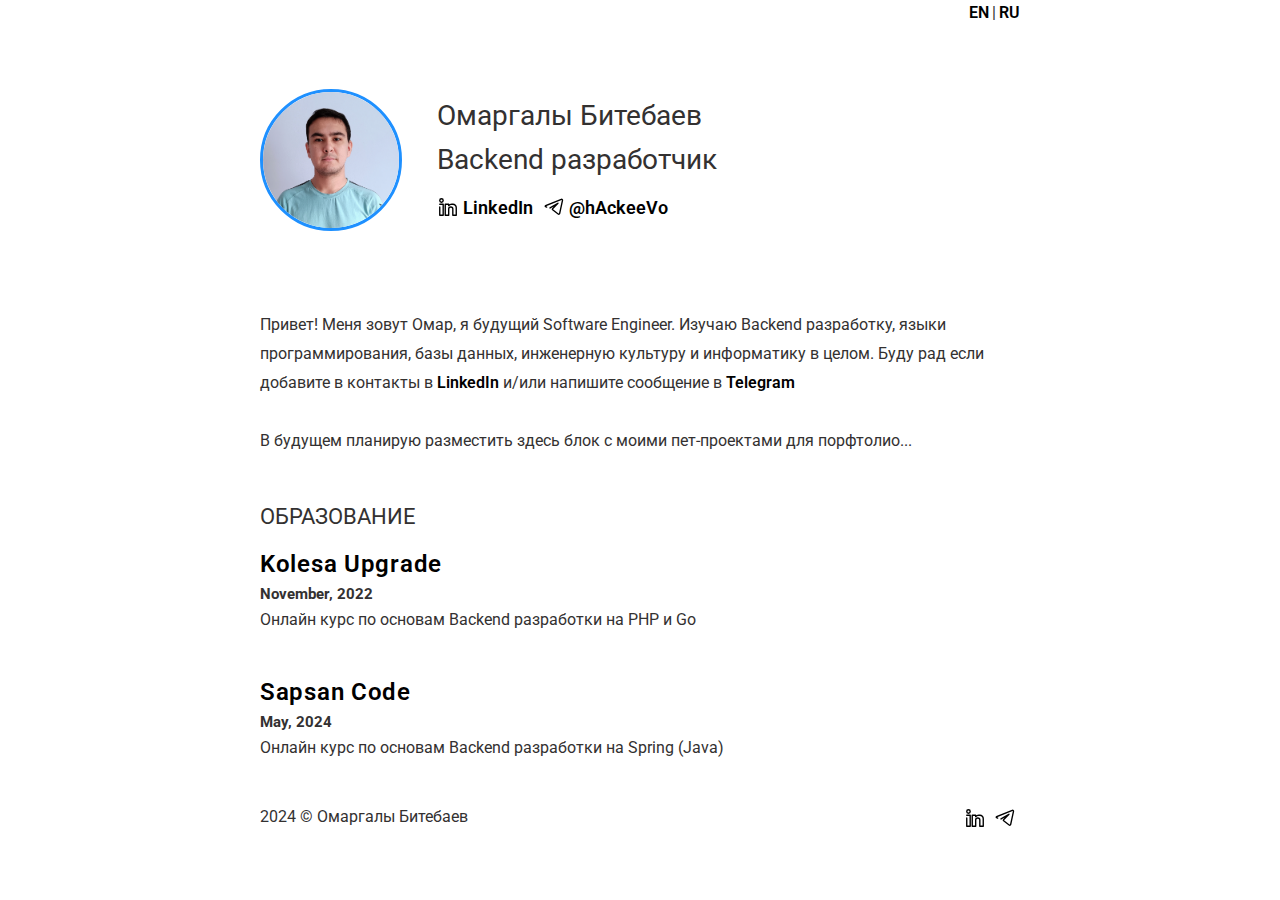
==== ru/index.html @ 06645283 "Created a simple portfolio layout project" ====
<!DOCTYPE html>
<html lang="en">
<head>
    <meta charset="UTF-8">
    <title>Обо мне</title>
    <link rel="stylesheet" type="text/css" href="/assets/styles/styles.css">
</head>
<body>
    <div class="main">
        <div class="header">
            <a href="/">
                <span>EN</span>
            </a>
            <span>|</span>
            <a href="/ru">
                <span>RU</span>
            </a>
        </div>
        <div class="content">
            <div class="content__hello">
                <img class="content__hello-img" src="../assets/img/avatar.jpg" alt="Avatar">
                <div class="content__hello-text">
                    <span class="content__name">
                        Омаргалы Битебаев <br/>Backend разработчик
                    </span>
                    <span class="content__description"></span>
                    <nav class="content__social">
                        <a href="https://www.linkedin.com/in/bitebayev" target="_blank" class="content__social-item">
                            <img src="../assets/img/icons/in.svg" alt="LinkedIn">
                            <span>LinkedIn</span>
                        </a>
                        <a href="https://t.me/hackeevo" target="_blank" class="content__social-item">
                            <img src="../assets/img/icons/telegram.svg" alt="Telegram">
                            <span>@hAckeeVo</span>
                        </a>
                    </nav>
                </div>
            </div>
            <div class="content__main">
                <div class="content__main-item">
                    <div class="main-item__description">
                        <p> Привет! Меня зовут Омар, я будущий Software Engineer. Изучаю Backend разработку, языки программирования, базы данных, инженерную культуру и информатику в целом. Буду рад если добавите в контакты в <a href="https://www.linkedin.com/in/bitebayev" target="_blank">LinkedIn</a> и/или напишите сообщение в <a href="https://t.me/hackeevo" target="_blank">
                            Telegram</a></p>

                    </div>
                </div>
                <!--
                <h1 class="content__about-header">Icons</h1>
                <h1 class="content__about-header">Blocks</h1>
                <h2 class="content__subheader">Text</h2>
                -->
                <div class="content__main-item">
                    <div class="main-item__description">
                        <p>В будущем планирую разместить здесь блок с моими пет-проектами для порфтолио...</p>
                    </div>
                </div>
                <!--
                <div class="content__main-item">
                    <div class="main-item__description">
                        <p></p>
                    </div>
                </div>
                <h2 class="content__subheader">Projects</h2>
                <div class="content__main-item project">
                    <a data-fslightbox href="assets/img/project.png">
                        <img src="../assets/img/project.png" alt="project1">
                    </a>
                    <div>
                        <div class="main-item__title">
                            <a href="/example/project.html"><span>Project 1</span></a>
                        </div>
                        <div class="main-item__description">
                            <p></p>
                        </div>
                        <div class="main-item__subdescription">
                            <p><span>Stack:</span> Vue.js, Laravel, Socket.io</p>
                            <p class="main-item__links"><a href=""><span>Source Code</span></a><span>|</span><a href=""><span>Preview</span></a> </p>
                        </div>
                    </div>
                </div>
                <div class="content__main-item project">
                    <a data-fslightbox href="assets/img/project2.png">
                        <img src="../assets/img/project2.png" alt="project2">
                    </a>
                    <div>
                        <div class="main-item__title">
                            <a href="/example/project.html"><span>Project 2</span></a>
                        </div>
                        <div class="main-item__description">
                            <p><br/></p>
                        </div>
                        <div class="main-item__subdescription">
                            <p><span>Stack:</span>Laravel, PostgreSQL</p>
                            <p class="main-item__links"><a href=""><span>Source Code</span></a><span>|</span><a href=""><span>Preview</span></a> </p>
                        </div>
                    </div>
                </div>
                -->
                <h2 class="content__subheader">Образование</h2>
                <div class="content__main-item post">
                    <article>
                        <h2 class="main-item__title">
                            <a href="https://upgrade.kolesa.group/" target="_blank">Kolesa Upgrade</a>
                        </h2>
                        <p class="main-item__date">November, 2022</p>
                        <div class="main-item__description">
                            <p>Онлайн курс по основам Backend разработки на PHP и Go</p>
                        </div>
                    </article>
                </div>
                <div class="content__main-item post">
                    <article>
                        <h2 class="main-item__title">
                            <a href="https://www.instagram.com/sapsan_code.kz/" target="_blank">Sapsan Code</a>
                        </h2>
                        <p class="main-item__date">May, 2024</p>
                        <div class="main-item__description">
                            <p>Онлайн курс по основам Backend разработки на Spring (Java)</p>
                        </div>
                    </article>
                </div>
            </div>
        </div>
        <div class="footer">
            <div>
                <span>2024 © Омаргалы Битебаев</span>
            </div>
            <div>
                <nav class="footer__social">
                    <a href="https://www.linkedin.com/in/bitebayev" target="_blank" class="footer__social-item">
                        <img src="../assets/img/icons/in.svg" alt="LinkedIn">
                    </a>
                    <a href="https://t.me/hackeevo" target="_blank" class="footer__social-item">
                        <img src="../assets/img/icons/telegram.svg" alt="Telegram">
                    </a>
                </nav>
            </div>
        </div>
    </div>
    <script src="../assets/scripts/fslightbox.js"></script>
</body>
</html>
---- assets/styles/styles.css ----
@import url('https://fonts.googleapis.com/css2?family=Roboto:wght@100;300;400;500;700;900&display=swap');

*:where(:not(html, iframe, canvas, img, svg, video, audio):not(svg *, symbol *)) {
    all: unset;
    display: revert;
}

*,
*::before,
*::after {
    box-sizing: border-box;
}

a, button {
    cursor: revert;
}

ol, ul, menu {
    list-style: none;
}

img {
    max-width: 100%;
}

table {
    border-collapse: collapse;
}

input, textarea {
    -webkit-user-select: auto;
}

textarea {
    white-space: revert;
}

meter {
    -webkit-appearance: revert;
    appearance: revert;
}

::placeholder {
    color: unset;
}

:where([hidden]) {
    display: none;
}

:where([contenteditable]:not([contenteditable="false"])) {
    -moz-user-modify: read-write;
    -webkit-user-modify: read-write;
    overflow-wrap: break-word;
    -webkit-line-break: after-white-space;
    -webkit-user-select: auto;
}

:where([draggable="true"]) {
    -webkit-user-drag: element;
}

body {
    font-family: 'Roboto', sans-serif;
    color: #333131;
}

a {
    color: black;
    font-weight: 600;
}

a:hover {
    text-decoration: underline;
}

@media (prefers-color-scheme: dark) {
    body {
        background-color: black;
        color: #c8cbcd;
    }

    a {
        color: dodgerblue;
    }

    .content__social-item img,
    .footer__social-item img{
        filter: invert(1);
    }
}

.main {
    margin: auto;
    width: 47.5rem;
}

.content__hello {
    display: flex;
    margin-top: 4.2rem;
    margin-bottom: 5rem;
    font-size: 28px;
    line-height: 2.8rem;
}

.content__hello-img {
    width: 142px;
    height: 142px;
    min-width: 142px;
    border-radius: 50%;
    border: 3px solid dodgerblue;
}

.content__hello-text {
    margin-left: 2.2rem;
    line-height: 2.7rem;
    margin-top: 5px;
}

.content__name a {
    font-weight: 700;
    letter-spacing: 0.03em;
}

.content__description {
    font-weight: 400;
    letter-spacing: 0.03em;
}

.header {
    display: flex;
    justify-content: end;
    margin-top: 0.2rem;
}
.header span {
    margin-left: 3px;
}

.content__social {
    display: flex;
    max-width: 36rem;
    font-size: 18px;
    padding-top: 5px;
    -webkit-box-orient: horizontal;
    -webkit-box-direction: normal;
    flex-direction: row;
    flex: 1 1 0%;
    -webkit-box-pack: start;
    /*justify-content: space-between;*/
}
.content__social-item {
    display: flex;
    align-items: center;
    margin-right: 10px;
}
.content__social-item img {
    width: 22px;
    height: 22px;
    margin-right: 4px;
}

.content__about-header {
    font-size: 2.4rem;
    margin-bottom: 1.4rem;
    line-height: 4rem;
    text-transform: uppercase;
}

.content__subheader {
    font-size: 1.4rem;
    line-height: 4rem;
    text-transform: uppercase;
}

.content__main-item {
    display: flex;
    line-height: 1.8rem;
    margin-bottom: 1.8rem;
}
.content__main-item.project img {
    max-width: 300px;
    height: auto;
    margin-right: 10px;
    border-radius: 25px;
}

.main-item__description img {
    border-radius: 25px;
}

.project .main-item__title {
    font-weight: 500;
    font-size: 28px;
}

.project .main-item__links span {
    margin-right: 4px;
}

.project .main-item__description {
    font-weight: 100;
    margin-top: 1rem;
}

.project .main-item__subdescription {
    font-weight: 200;
    margin-top: 1rem;
}
.project .main-item__subdescription span {
    font-weight: 400;
}

.post .main-item__title{
    font-size: 1.48rem;
    line-height: 2rem;
    font-weight: 500;
    letter-spacing: .05rem;
}

.post .main-item__title a{
    box-shadow: none;
    letter-spacing: 0.03em;
}

.post .main-item__date {
    display: inline-block;
    font-size: .94rem;
    font-weight: 700;
    line-height: 1.55rem;
}

.post .main-item__description {
    line-height: 1.8rem;
    margin-top: -0.2rem;
    margin-bottom: 0.8rem;
}

.footer {
    margin-top: 2rem;
    display: flex;
    justify-content: space-between;
}

.footer__social-item img {
    width: 22px;
    height: 22px;
    margin-right: 4px;
}
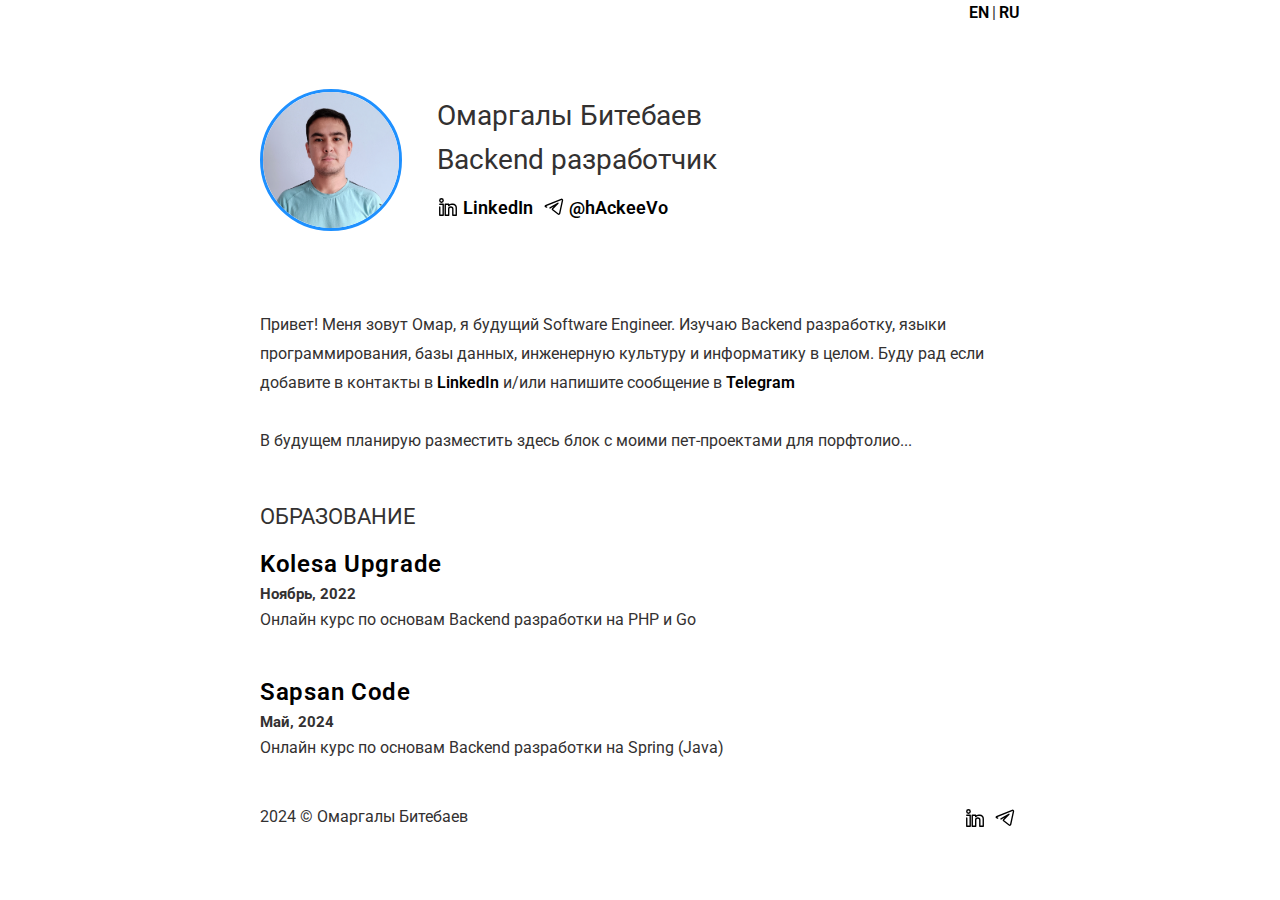
==== commit 406c6dd9: "Fixed translates" ====
--- a/ru/index.html
+++ b/ru/index.html
@@ -102,7 +102,7 @@
                         <h2 class="main-item__title">
                             <a href="https://upgrade.kolesa.group/" target="_blank">Kolesa Upgrade</a>
                         </h2>
-                        <p class="main-item__date">November, 2022</p>
+                        <p class="main-item__date">Ноябрь, 2022</p>
                         <div class="main-item__description">
                             <p>Онлайн курс по основам Backend разработки на PHP и Go</p>
                         </div>
@@ -113,7 +113,7 @@
                         <h2 class="main-item__title">
                             <a href="https://www.instagram.com/sapsan_code.kz/" target="_blank">Sapsan Code</a>
                         </h2>
-                        <p class="main-item__date">May, 2024</p>
+                        <p class="main-item__date">Май, 2024</p>
                         <div class="main-item__description">
                             <p>Онлайн курс по основам Backend разработки на Spring (Java)</p>
                         </div>
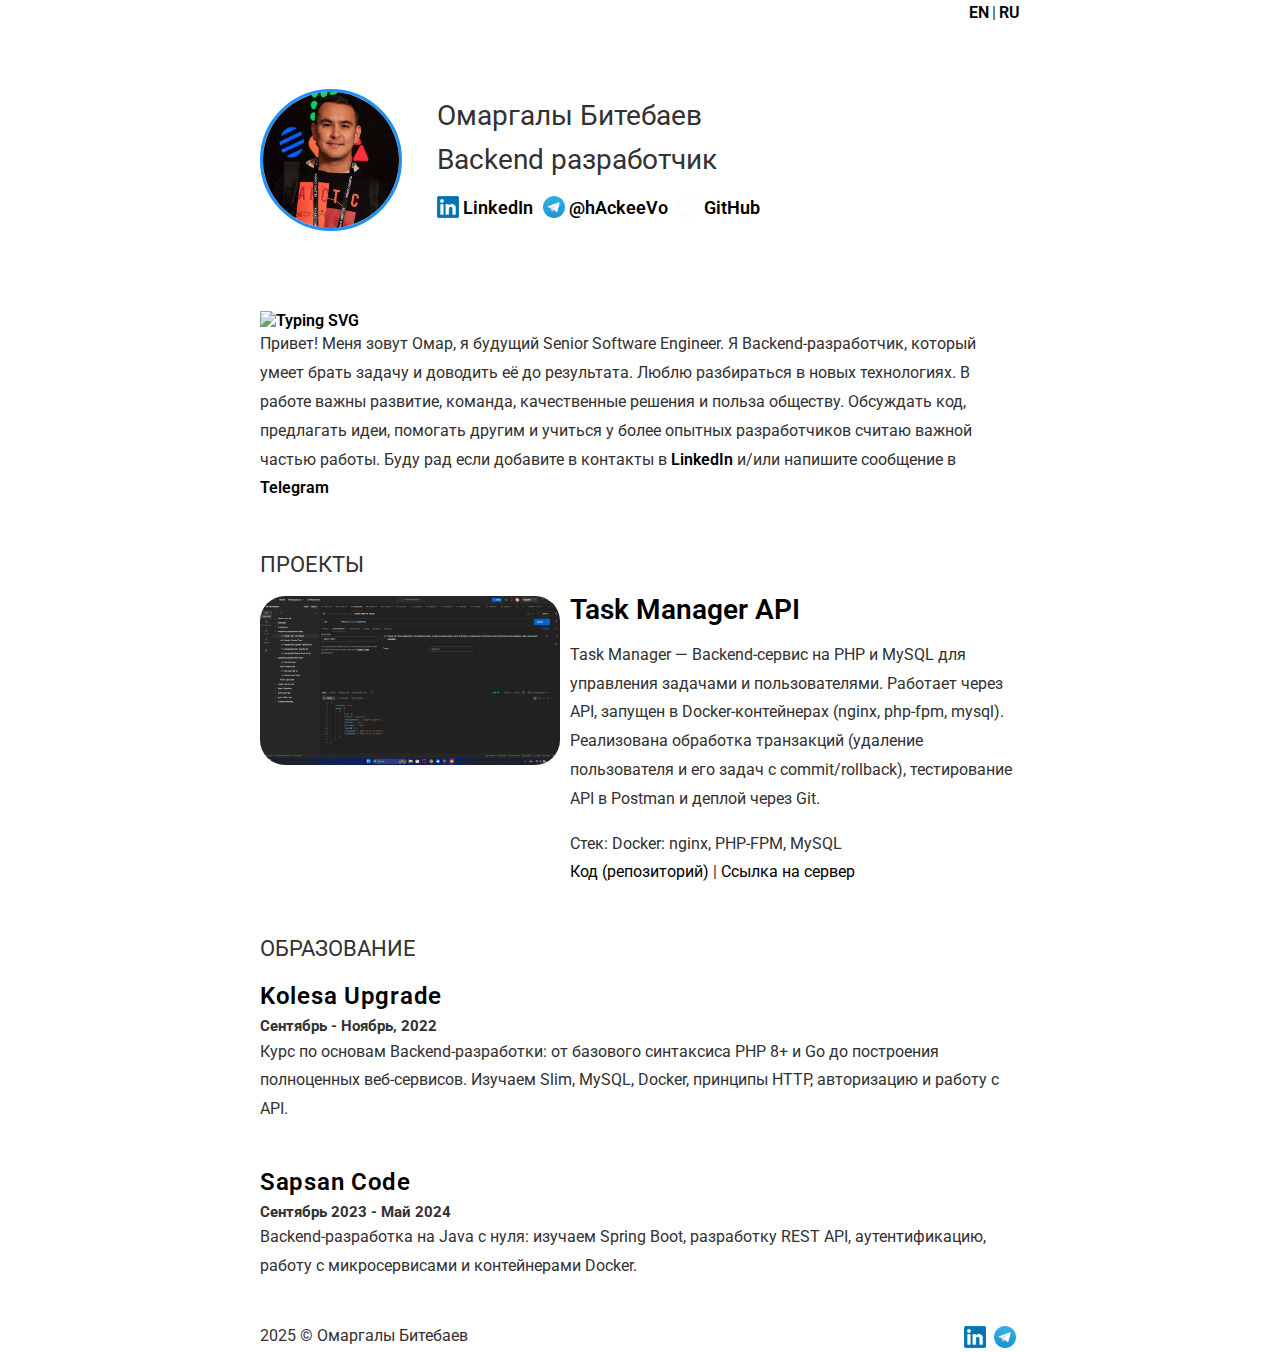
==== commit 888c7fa0: "важный апдейт" ====
--- a/ru/index.html
+++ b/ru/index.html
@@ -26,20 +26,26 @@
                     <span class="content__description"></span>
                     <nav class="content__social">
                         <a href="https://www.linkedin.com/in/bitebayev" target="_blank" class="content__social-item">
-                            <img src="../assets/img/icons/in.svg" alt="LinkedIn">
+                            <img src="../assets/img/icons/linkedin.png" alt="LinkedIn">
                             <span>LinkedIn</span>
                         </a>
                         <a href="https://t.me/hackeevo" target="_blank" class="content__social-item">
-                            <img src="../assets/img/icons/telegram.svg" alt="Telegram">
+                            <img src="../assets/img/icons/telegram.png" alt="Telegram">
                             <span>@hAckeeVo</span>
+                        </a>
+                        <a href="https://github.com/OMaRgaLy" target="_blank" class="content__social-item">
+                            <img src="../assets/img/icons/github-logo.png" alt="Telegram">
+                            <span>GitHub</span>
                         </a>
                     </nav>
                 </div>
             </div>
+            <a href=""><img src="https://readme-typing-svg.herokuapp.com?font=Fira+Code&weight=500&duration=3500&pause=1&multiline=true&width=500&height=80&separator=%3C&lines=Computer+Science+Enthusiast+;)%3CPHP+and+Go+Backend+Developer!" alt="Typing SVG" /></a>
             <div class="content__main">
                 <div class="content__main-item">
                     <div class="main-item__description">
-                        <p> Привет! Меня зовут Омар, я будущий Software Engineer. Изучаю Backend разработку, языки программирования, базы данных, инженерную культуру и информатику в целом. Буду рад если добавите в контакты в <a href="https://www.linkedin.com/in/bitebayev" target="_blank">LinkedIn</a> и/или напишите сообщение в <a href="https://t.me/hackeevo" target="_blank">
+                        <p> Привет! Меня зовут Омар, я будущий Senior Software Engineer. Я Backend-разработчик, который умеет брать задачу и доводить её до результата. Люблю разбираться в новых технологиях. В работе важны развитие, команда, качественные решения и польза обществу.
+                            Обсуждать код, предлагать идеи, помогать другим и учиться у более опытных разработчиков считаю важной частью работы. Буду рад если добавите в контакты в <a href="https://www.linkedin.com/in/bitebayev" target="_blank">LinkedIn</a> и/или напишите сообщение в <a href="https://t.me/hackeevo" target="_blank">
                             Telegram</a></p>
 
                     </div>
@@ -48,38 +54,38 @@
                 <h1 class="content__about-header">Icons</h1>
                 <h1 class="content__about-header">Blocks</h1>
                 <h2 class="content__subheader">Text</h2>
-                -->
-                <div class="content__main-item">
-                    <div class="main-item__description">
-                        <p>В будущем планирую разместить здесь блок с моими пет-проектами для порфтолио...</p>
-                    </div>
-                </div>
-                <!--
+
                 <div class="content__main-item">
                     <div class="main-item__description">
                         <p></p>
                     </div>
                 </div>
-                <h2 class="content__subheader">Projects</h2>
+
+                <div class="content__main-item">
+                    <div class="main-item__description">
+                        <p></p>
+                    </div>
+                </div>-->
+                <h2 class="content__subheader">ПРОЕКТЫ</h2>
                 <div class="content__main-item project">
-                    <a data-fslightbox href="assets/img/project.png">
+                    <a data-fslightbox href="../assets/img/project.png">
                         <img src="../assets/img/project.png" alt="project1">
                     </a>
                     <div>
                         <div class="main-item__title">
-                            <a href="/example/project.html"><span>Project 1</span></a>
+                            <a href="https://github.com/OMaRgaLy/hackeevo-project"><span>Task Manager API</span></a>
                         </div>
                         <div class="main-item__description">
-                            <p></p>
+                            <p>Task Manager — Backend-сервис на PHP и MySQL для управления задачами и пользователями. Работает через API, запущен в Docker-контейнерах (nginx, php-fpm, mysql). Реализована обработка транзакций (удаление пользователя и его задач с commit/rollback), тестирование API в Postman и деплой через Git.</p>
                         </div>
                         <div class="main-item__subdescription">
-                            <p><span>Stack:</span> Vue.js, Laravel, Socket.io</p>
-                            <p class="main-item__links"><a href=""><span>Source Code</span></a><span>|</span><a href=""><span>Preview</span></a> </p>
+                            <p><span>Стек:</span> Docker: nginx, PHP-FPM, MySQL</p>
+                            <p class="main-item__links"><a href="https://github.com/OMaRgaLy/hackeevo-project"><span>Код (репозиторий)</span></a><span>|</span><a href="http://195.80.238.99/"><span>Ссылка на сервер</span></a> </p>
                         </div>
                     </div>
-                </div>
+                </div><!--
                 <div class="content__main-item project">
-                    <a data-fslightbox href="assets/img/project2.png">
+                    <a data-fslightbox href="../assets/img/project2.png">
                         <img src="../assets/img/project2.png" alt="project2">
                     </a>
                     <div>
@@ -102,9 +108,9 @@
                         <h2 class="main-item__title">
                             <a href="https://upgrade.kolesa.group/" target="_blank">Kolesa Upgrade</a>
                         </h2>
-                        <p class="main-item__date">Ноябрь, 2022</p>
+                        <p class="main-item__date">Сентябрь - Ноябрь, 2022</p>
                         <div class="main-item__description">
-                            <p>Онлайн курс по основам Backend разработки на PHP и Go</p>
+                            <p>Курс по основам Backend-разработки: от базового синтаксиса PHP 8+ и Go до построения полноценных веб-сервисов. Изучаем Slim, MySQL, Docker, принципы HTTP, авторизацию и работу с API.</p>
                         </div>
                     </article>
                 </div>
@@ -113,9 +119,9 @@
                         <h2 class="main-item__title">
                             <a href="https://www.instagram.com/sapsan_code.kz/" target="_blank">Sapsan Code</a>
                         </h2>
-                        <p class="main-item__date">Май, 2024</p>
+                        <p class="main-item__date">Сентябрь 2023 - Май 2024</p>
                         <div class="main-item__description">
-                            <p>Онлайн курс по основам Backend разработки на Spring (Java)</p>
+                            <p>Backend-разработка на Java с нуля: изучаем Spring Boot, разработку REST API, аутентификацию, работу с микросервисами и контейнерами Docker.</p>
                         </div>
                     </article>
                 </div>
@@ -123,15 +129,15 @@
         </div>
         <div class="footer">
             <div>
-                <span>2024 © Омаргалы Битебаев</span>
+                <span>2025 © Омаргалы Битебаев</span>
             </div>
             <div>
                 <nav class="footer__social">
                     <a href="https://www.linkedin.com/in/bitebayev" target="_blank" class="footer__social-item">
-                        <img src="../assets/img/icons/in.svg" alt="LinkedIn">
+                        <img src="../assets/img/icons/linkedin.png" alt="LinkedIn">
                     </a>
                     <a href="https://t.me/hackeevo" target="_blank" class="footer__social-item">
-                        <img src="../assets/img/icons/telegram.svg" alt="Telegram">
+                        <img src="../assets/img/icons/telegram.png" alt="Telegram">
                     </a>
                 </nav>
             </div>
--- a/assets/styles/styles.css
+++ b/assets/styles/styles.css
@@ -86,7 +86,7 @@
 
     .content__social-item img,
     .footer__social-item img{
-        filter: invert(1);
+        filter: invert(0);
     }
 }
 
@@ -198,12 +198,12 @@
 }
 
 .project .main-item__description {
-    font-weight: 100;
+    font-weight: 400;
     margin-top: 1rem;
 }
 
 .project .main-item__subdescription {
-    font-weight: 200;
+    font-weight: 400;
     margin-top: 1rem;
 }
 .project .main-item__subdescription span {
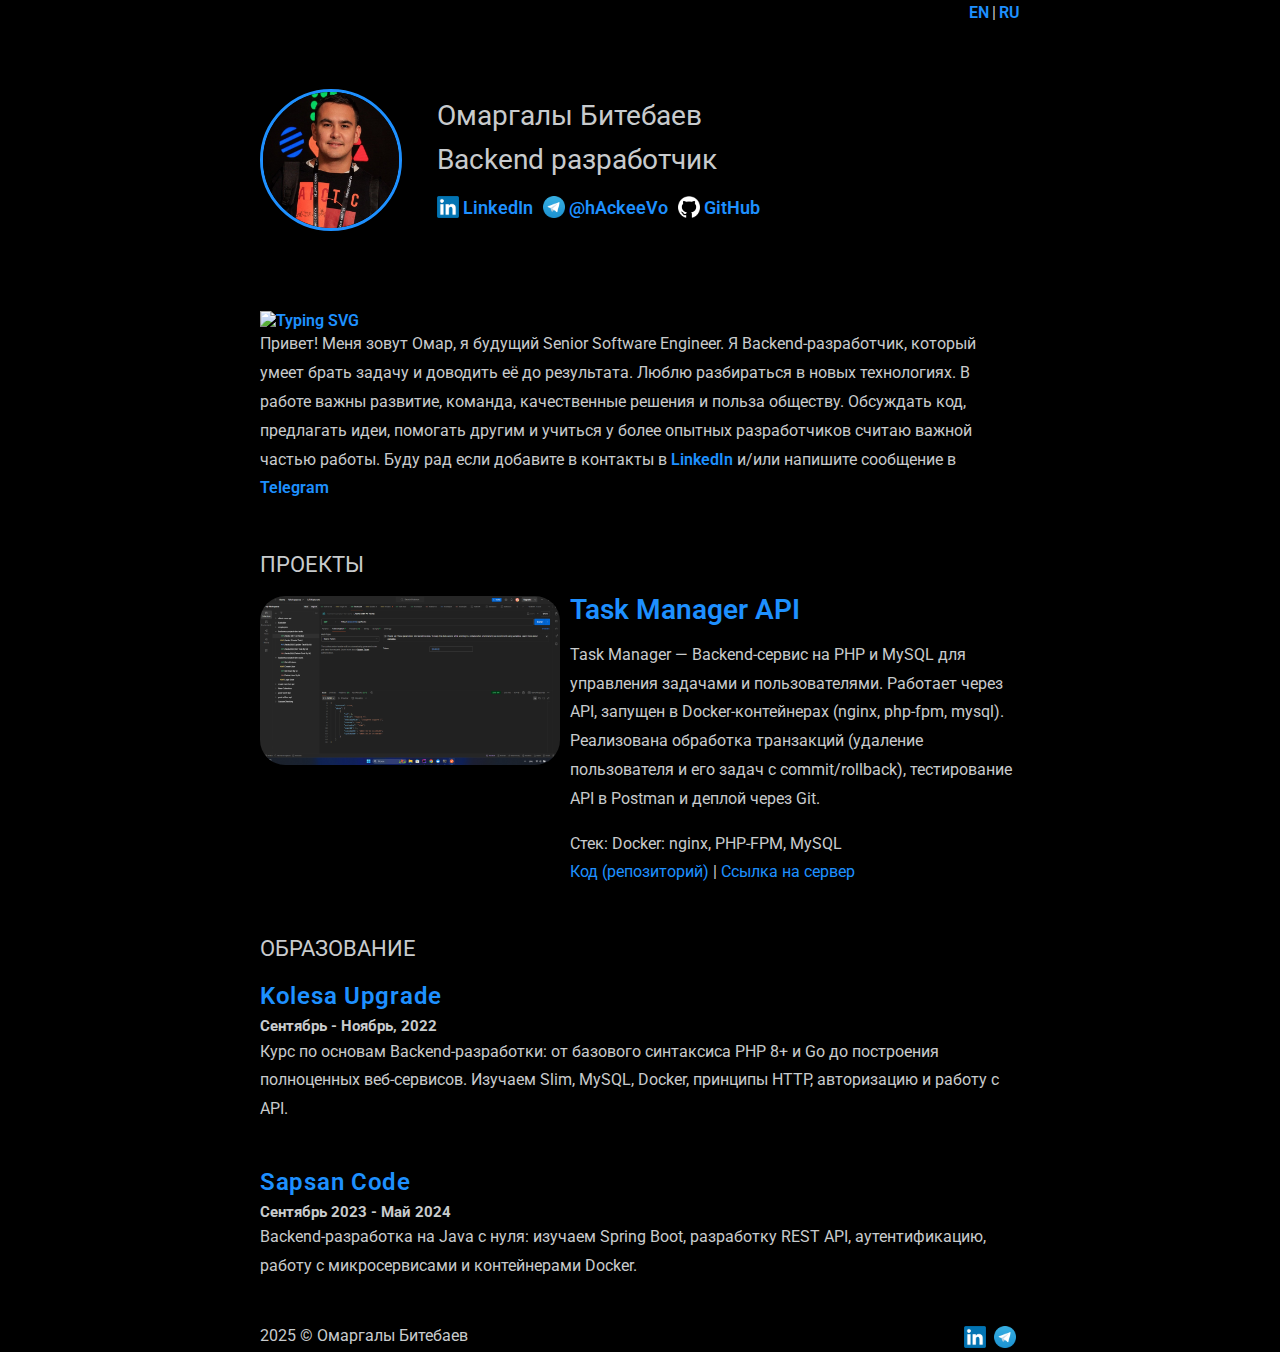
==== commit 111a2e4d: "important fix" ====
--- a/ru/index.html
+++ b/ru/index.html
@@ -18,7 +18,7 @@
         </div>
         <div class="content">
             <div class="content__hello">
-                <img class="content__hello-img" src="../assets/img/avatar.jpg" alt="Avatar">
+                <img class="content__hello-img" src="../assets/img/avatar_new.jpg" alt="Avatar">
                 <div class="content__hello-text">
                     <span class="content__name">
                         Омаргалы Битебаев <br/>Backend разработчик
--- a/assets/styles/styles.css
+++ b/assets/styles/styles.css
@@ -74,7 +74,6 @@
     text-decoration: underline;
 }
 
-@media (prefers-color-scheme: dark) {
     body {
         background-color: black;
         color: #c8cbcd;
@@ -83,12 +82,6 @@
     a {
         color: dodgerblue;
     }
-
-    .content__social-item img,
-    .footer__social-item img{
-        filter: invert(0);
-    }
-}
 
 .main {
     margin: auto;
